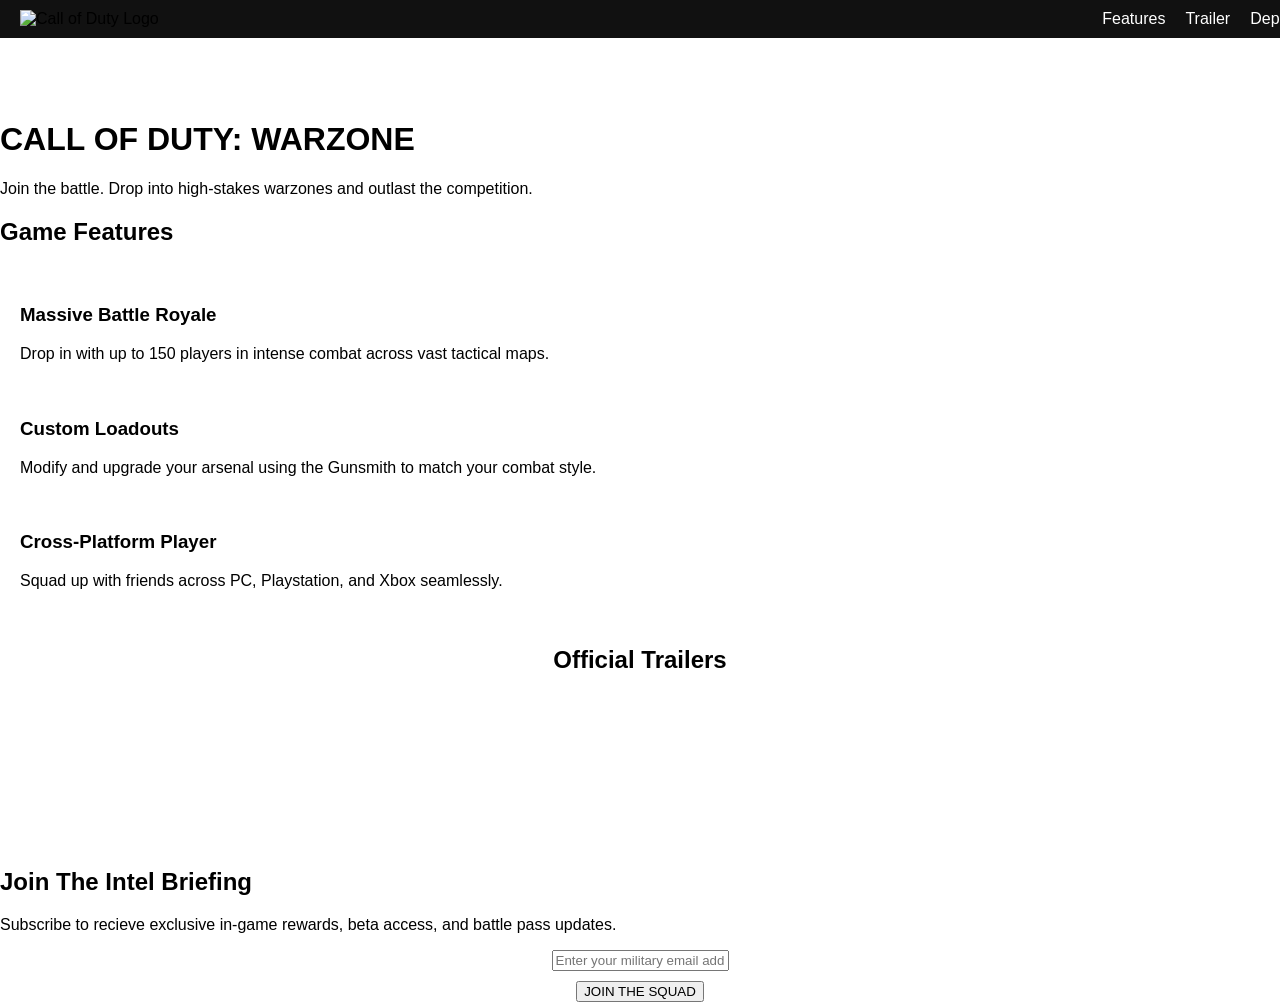
==== cod-landing-page/index.html @ 0409c767 "Initial commit: Add freeCodeCamp certification projects and README" ====
<!DOCTYPE html>
<html lang="en">
<head>
  <meta charset="UTF-8" />
  <meta name="viewport" content="width=device-width, initial-scale=1.0">
  <title>Call Of Duty: Warzone</title>
  <link rel="stylesheet" href="styles.css" />
</head>
<body>
  
<header id="header">
  <img id="header-img" src="https://upload.wikimedia.org/wikimedia/commons/2/20/Call_of_Duty_logo.svg" alt="Call of Duty Logo" />
  <nav id="nav-bar">
    <a class="nav-link" href="#features">Features</a>
    <a class="nav-link" href="#how-it-works">Trailer</a>
    <a class="nav-link" href="#pricing">Deploy</a>
  </nav>
</header>

<main>
  <div class="hero">
    <h1>CALL OF DUTY: WARZONE</h1>
    <p>Join the battle. Drop into high-stakes warzones and outlast the competition.</p>
  </div>

<section id="features">
  <h2>Game Features</h2>
  <div class="features-grid">
  <div class="feature-card">
    <h3>Massive Battle Royale</h3>
    <p>Drop in with up to 150 players in intense combat across vast tactical maps.</p>
  </div>
  <div class="feature-card">
    <h3>Custom Loadouts</h3>
    <p>Modify and upgrade your arsenal using the Gunsmith to match your combat style.</p>
  </div>
  <div class="feature-card">
    <h3>Cross-Platform Player</h3>
    <p>Squad up with friends across PC, Playstation, and Xbox seamlessly.</p>
  </div>
</div>
</section>

<section id="how-it-works">
  <h2>Official Trailers</h2>
  <div class="video-container">
    <iframe id="video" src="https://www.youtube-nocookie.com/embed//0E44VMtfX3Q" title="Call of Duty Trailer" allowfullscreen></iframe>
  </div>    
</section>

<section id="pricing">
  <h2>Join The Intel Briefing</h2>
  <p>Subscribe to recieve exclusive in-game rewards, beta access, and battle pass updates.</p>

<form id="form" action="https://Www.freecodecamp.com/email-submit">
 <input 
  id="email"
  placeholder="Enter your military email address"
  type="email"
  name="email"
  required />
      <input id="submit" type="submit" value="JOIN THE SQUAD" />
    </form>
  </section>
</main>

</body>
</html>
---- cod-landing-page/styles.css ----
#header {
  position: fixed;
  top: 0;
  left: 0;
  width: 100%;
  z-index: 1000;
  display: flex;
  justify-content: space-between;
  align-items: center;
  background-color: #111;
  padding: 10px 20px;
}

#header-img {
  max-width: 150px;
  height: auto;
}

#nav-bar {
  display: flex;
  gap: 20px;
}

.nav-link {
  color: #fff;
  text-decoration: none;
}

body {
  margin: 0;
  padding-top: 100px;
  font-family: Arial, sans-serif;
}

.features-grid {
  display: flex;
  flex-direction: column;
  gap: 20px;
  padding: 20px;
}

#how-it-works {
  display: flex;
  flex-direction: column;
  align-items: center;
  text-align: center;
}

#video {
  max-width: 100%;
  border: none;
}

#form {
  display: flex;
  flex-direction: column;
  align-items: center;
  gap: 10px;
}



@media (max-width: 768px) {
#header {
  flex-direction: column;
  text-align: center;
}

#nav-bar {
  flex-direction: column;
  gap: 10px;
}
}
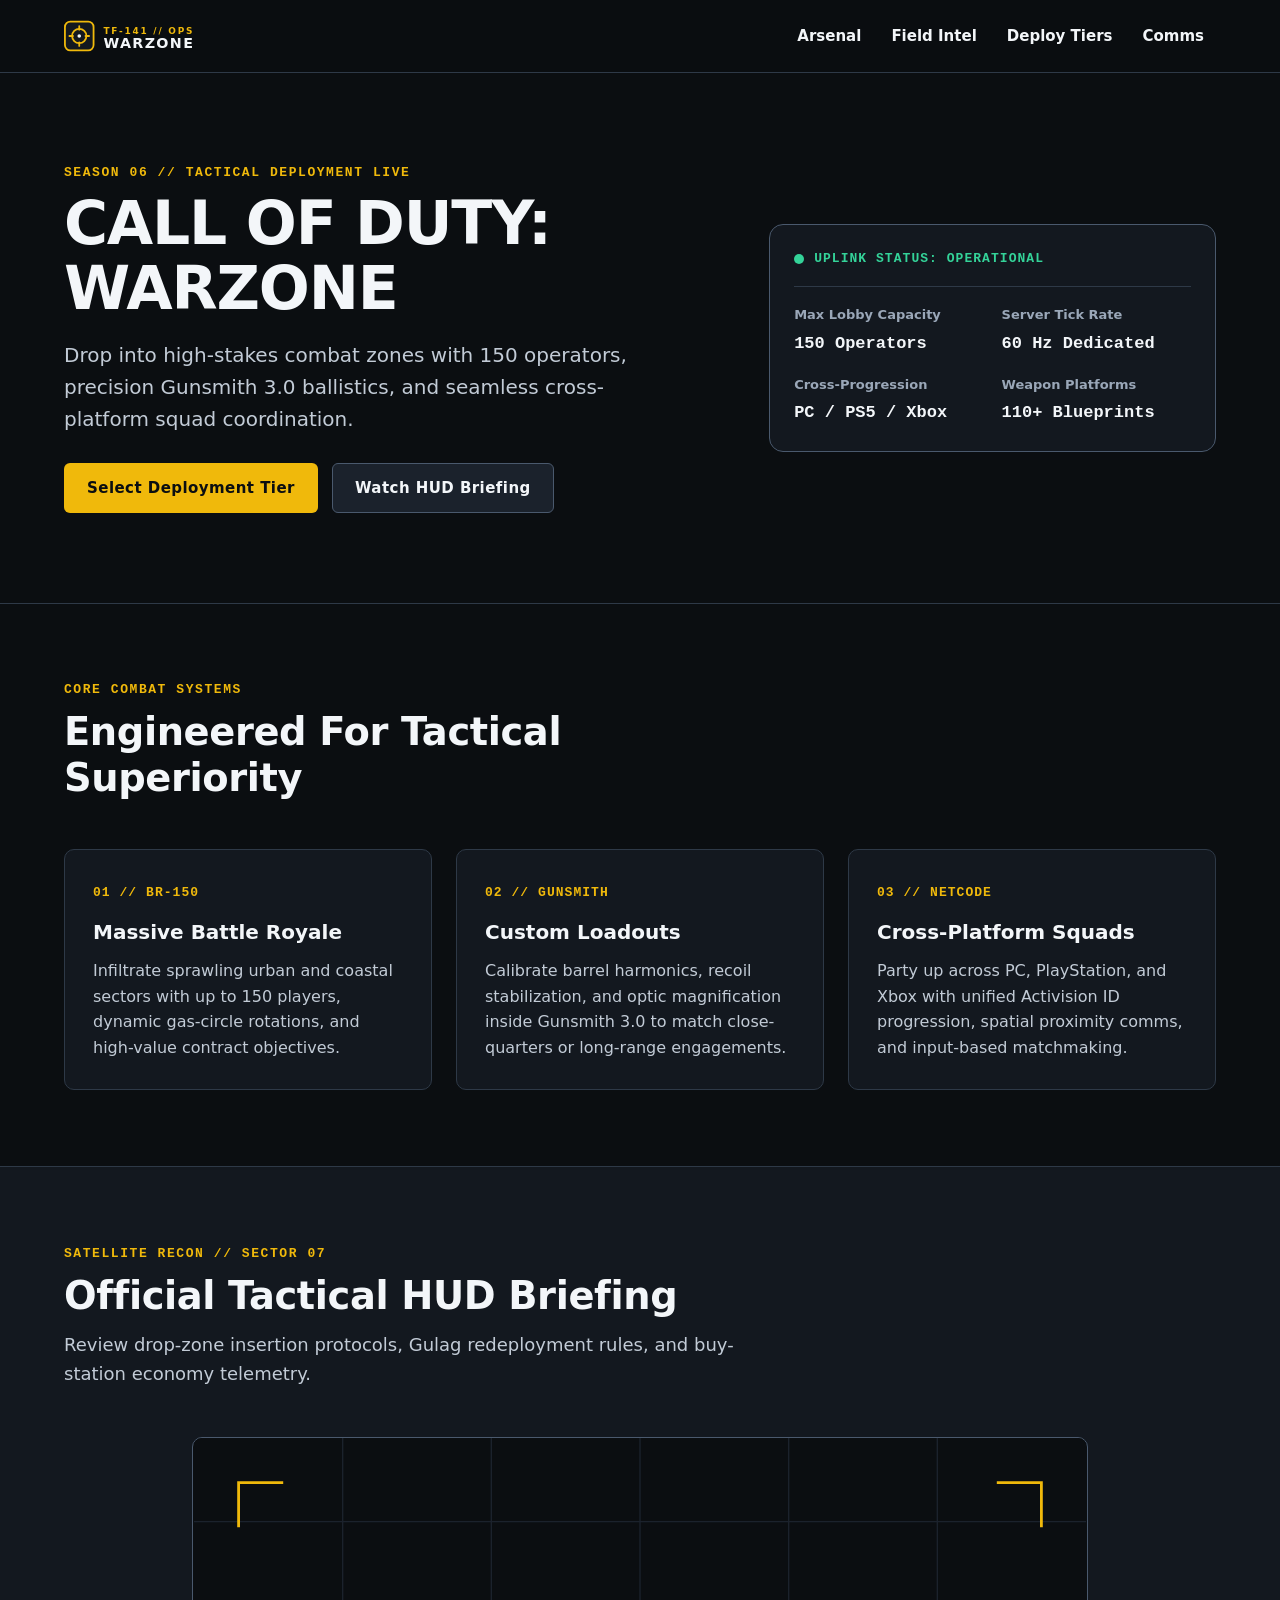
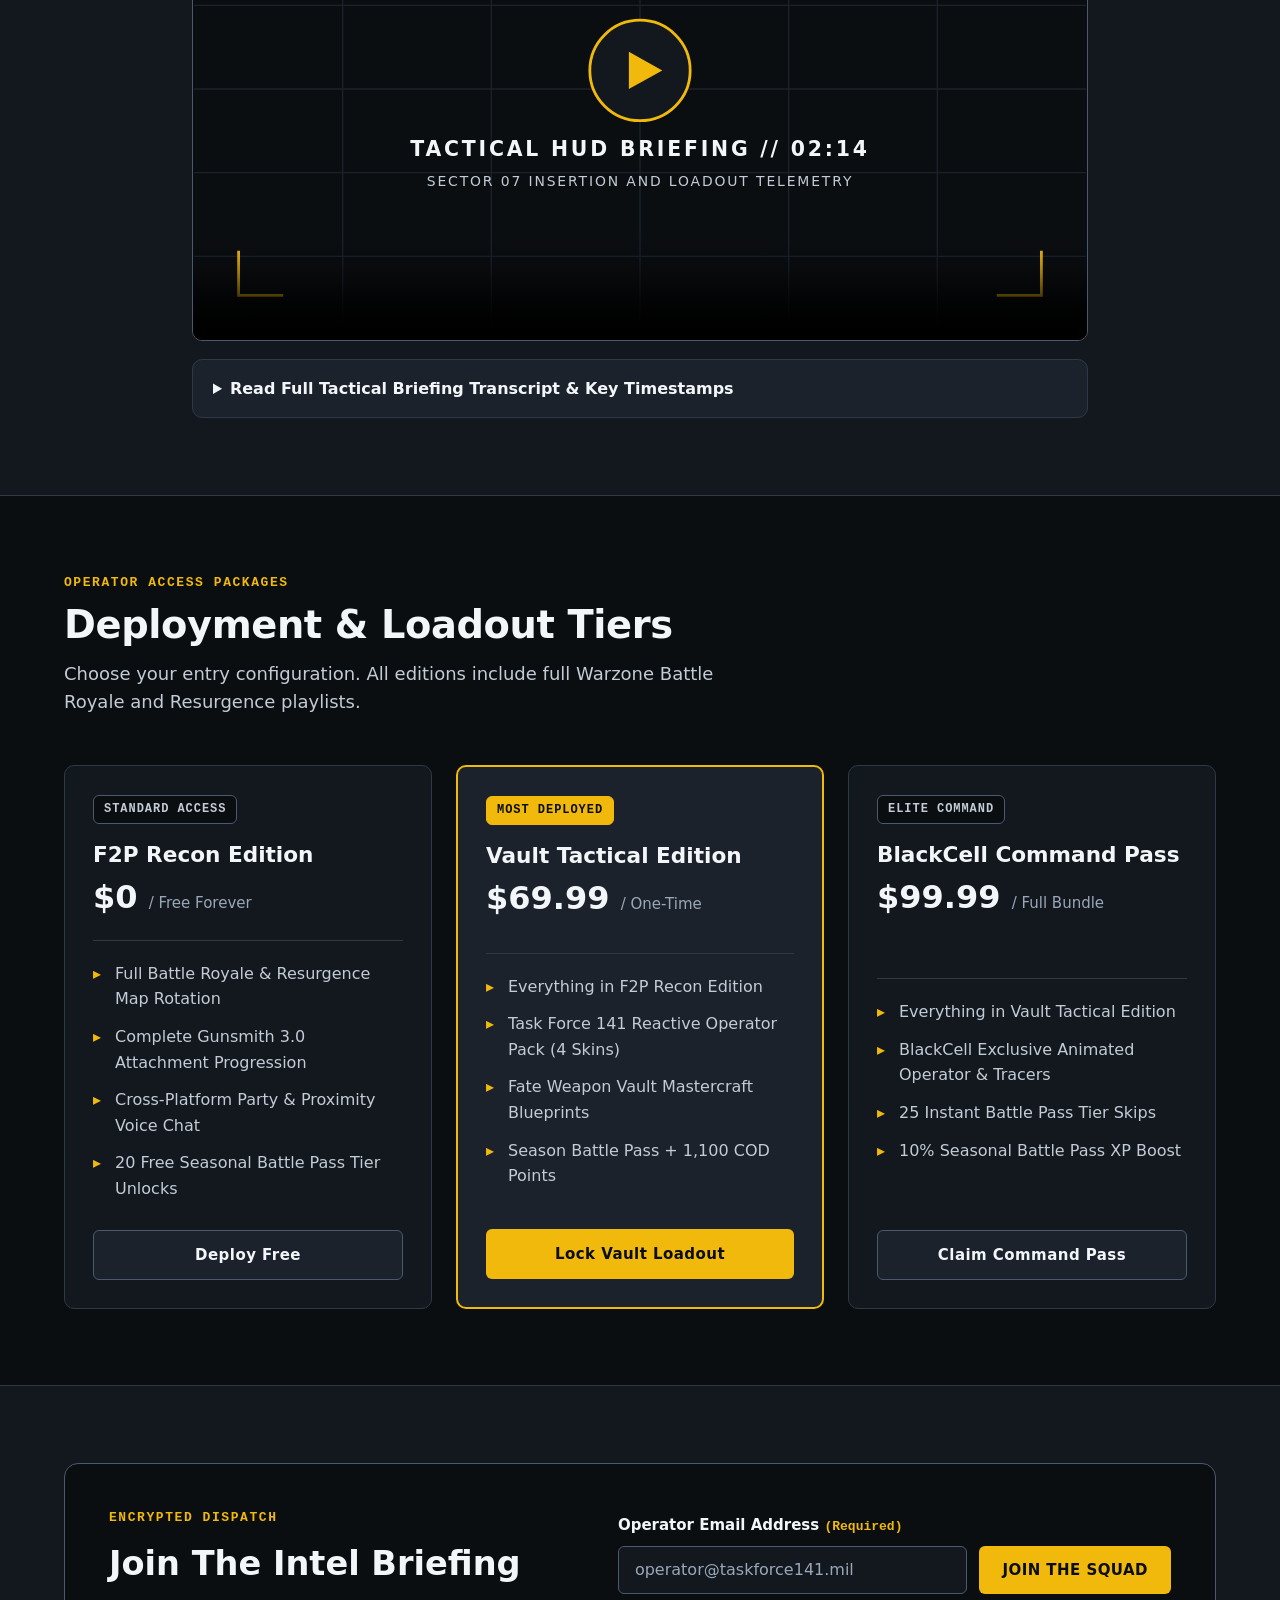
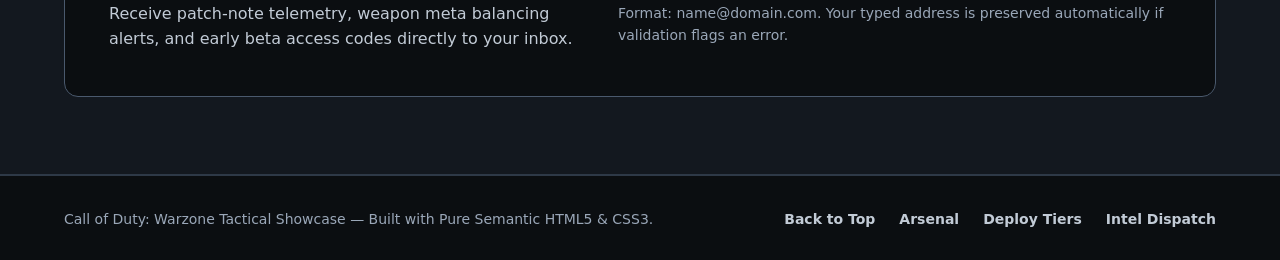
==== commit b9495064: "feat(cod-landing-page): zero-JS semantic overhaul, Narrator audit, and 100/100 LHCI" ====
--- a/cod-landing-page/index.html
+++ b/cod-landing-page/index.html
@@ -2,67 +2,295 @@
 <html lang="en">
 <head>
   <meta charset="UTF-8" />
-  <meta name="viewport" content="width=device-width, initial-scale=1.0">
-  <title>Call Of Duty: Warzone</title>
+  <meta name="viewport" content="width=device-width, initial-scale=1.0" />
+  <title>Call of Duty: Warzone — Tactical Operations &amp; Loadout Hub</title>
+  <meta
+    name="description"
+    content="Deploy into Call of Duty: Warzone. Explore 150-player battle royale mechanics, Gunsmith 3.0 loadouts, operator deployment tiers, and live tactical intel."
+  />
+  <meta property="og:type" content="website" />
+  <meta property="og:title" content="Call of Duty: Warzone — Tactical Operations &amp; Loadout Hub" />
+  <meta
+    property="og:description"
+    content="Zero-JavaScript, high-contrast tactical product showcase featuring Gunsmith 3.0 specs, deployment editions, and accessible intel dispatch."
+  />
+  <meta
+    property="og:image"
+    content="https://free-code-camp-projects.vercel.app/cod-landing-page/og-preview.png"
+  />
+  <link
+    rel="icon"
+    type="image/svg+xml"
+    href="data:image/svg+xml,%3Csvg%20xmlns='http://www.w3.org/2000/svg'%20viewBox='0%200%2032%2032'%3E%3Crect%20width='32'%20height='32'%20rx='6'%20fill='%230b0e11'/%3E%3Ccircle%20cx='16'%20cy='16'%20r='10'%20fill='none'%20stroke='%23f0b90b'%20stroke-width='2.5'/%3E%3Cpath%20d='M16%203v5M16%2024v5M3%2016h5M24%2016h5'%20stroke='%23f0b90b'%20stroke-width='2.5'%20stroke-linecap='round'/%3E%3Ccircle%20cx='16'%20cy='16'%20r='2.5'%20fill='%23f3f6f9'/%3E%3C/svg%3E"
+  />
   <link rel="stylesheet" href="styles.css" />
 </head>
 <body>
-  
-<header id="header">
-  <img id="header-img" src="https://upload.wikimedia.org/wikimedia/commons/2/20/Call_of_Duty_logo.svg" alt="Call of Duty Logo" />
-  <nav id="nav-bar">
-    <a class="nav-link" href="#features">Features</a>
-    <a class="nav-link" href="#how-it-works">Trailer</a>
-    <a class="nav-link" href="#pricing">Deploy</a>
-  </nav>
-</header>
-
-<main>
-  <div class="hero">
-    <h1>CALL OF DUTY: WARZONE</h1>
-    <p>Join the battle. Drop into high-stakes warzones and outlast the competition.</p>
-  </div>
-
-<section id="features">
-  <h2>Game Features</h2>
-  <div class="features-grid">
-  <div class="feature-card">
-    <h3>Massive Battle Royale</h3>
-    <p>Drop in with up to 150 players in intense combat across vast tactical maps.</p>
-  </div>
-  <div class="feature-card">
-    <h3>Custom Loadouts</h3>
-    <p>Modify and upgrade your arsenal using the Gunsmith to match your combat style.</p>
-  </div>
-  <div class="feature-card">
-    <h3>Cross-Platform Player</h3>
-    <p>Squad up with friends across PC, Playstation, and Xbox seamlessly.</p>
-  </div>
-</div>
-</section>
-
-<section id="how-it-works">
-  <h2>Official Trailers</h2>
-  <div class="video-container">
-    <iframe id="video" src="https://www.youtube-nocookie.com/embed//0E44VMtfX3Q" title="Call of Duty Trailer" allowfullscreen></iframe>
-  </div>    
-</section>
-
-<section id="pricing">
-  <h2>Join The Intel Briefing</h2>
-  <p>Subscribe to recieve exclusive in-game rewards, beta access, and battle pass updates.</p>
-
-<form id="form" action="https://Www.freecodecamp.com/email-submit">
- <input 
-  id="email"
-  placeholder="Enter your military email address"
-  type="email"
-  name="email"
-  required />
-      <input id="submit" type="submit" value="JOIN THE SQUAD" />
-    </form>
-  </section>
-</main>
-
+  <a class="skip-link" href="#main-content">Skip to main content</a>
+
+  <header id="header" class="site-header">
+    <div class="header-inner">
+      <a class="brand-link" href="#top" aria-label="Call of Duty: Warzone Home">
+        <img
+          id="header-img"
+          src="data:image/svg+xml,%3Csvg%20xmlns='http://www.w3.org/2000/svg'%20viewBox='0%200%20210%2040'%20width='210'%20height='40'%3E%3Crect%20x='1'%20y='4'%20width='32'%20height='32'%20rx='6'%20fill='%2313181f'%20stroke='%23f0b90b'%20stroke-width='2'/%3E%3Ccircle%20cx='17'%20cy='20'%20r='8'%20fill='none'%20stroke='%23f0b90b'%20stroke-width='2'/%3E%3Cpath%20d='M17%209v4M17%2027v4M6%2020h4M24%2020h4'%20stroke='%23f0b90b'%20stroke-width='2'%20stroke-linecap='round'/%3E%3Ccircle%20cx='17'%20cy='20'%20r='2'%20fill='%23f3f6f9'/%3E%3Ctext%20x='44'%20y='18'%20fill='%23f0b90b'%20font-family='system-ui,sans-serif'%20font-size='10'%20font-weight='700'%20letter-spacing='2'%3ETF-141%20//%20OPS%3C/text%3E%3Ctext%20x='44'%20y='33'%20fill='%23f3f6f9'%20font-family='system-ui,sans-serif'%20font-size='16'%20font-weight='800'%20letter-spacing='1.5'%3EWARZONE%3C/text%3E%3C/svg%3E"
+          alt="Task Force 141 Warzone Tactical Emblem"
+          width="210"
+          height="40"
+        />
+      </a>
+
+      <nav id="nav-bar" class="nav-bar" aria-label="Primary Navigation">
+        <a class="nav-link" href="#features">Arsenal</a>
+        <a class="nav-link" href="#how-it-works">Field Intel</a>
+        <a class="nav-link" href="#pricing">Deploy Tiers</a>
+        <a class="nav-link" href="#intel-briefing">Comms</a>
+      </nav>
+    </div>
+  </header>
+
+  <main id="main-content">
+    <section id="top" class="hero" aria-labelledby="hero-title">
+      <div class="container hero-grid">
+        <div class="hero-copy">
+          <p class="eyebrow">SEASON 06 // TACTICAL DEPLOYMENT LIVE</p>
+          <h1 id="hero-title">CALL OF DUTY: WARZONE</h1>
+          <p class="hero-lead">
+            Drop into high-stakes combat zones with 150 operators, precision Gunsmith 3.0 ballistics,
+            and seamless cross-platform squad coordination.
+          </p>
+          <div class="hero-actions">
+            <a class="btn btn-primary" href="#pricing">Select Deployment Tier</a>
+            <a class="btn btn-secondary" href="#how-it-works">Watch HUD Briefing</a>
+          </div>
+        </div>
+
+        <aside class="telemetry-panel" aria-label="Live Server &amp; Combat Telemetry">
+          <div class="telemetry-header">
+            <span class="status-dot" aria-hidden="true"></span>
+            <span class="telemetry-label">UPLINK STATUS: OPERATIONAL</span>
+          </div>
+          <dl class="telemetry-stats">
+            <div class="stat-item">
+              <dt>Max Lobby Capacity</dt>
+              <dd>150 Operators</dd>
+            </div>
+            <div class="stat-item">
+              <dt>Server Tick Rate</dt>
+              <dd>60 Hz Dedicated</dd>
+            </div>
+            <div class="stat-item">
+              <dt>Cross-Progression</dt>
+              <dd>PC / PS5 / Xbox</dd>
+            </div>
+            <div class="stat-item">
+              <dt>Weapon Platforms</dt>
+              <dd>110+ Blueprints</dd>
+            </div>
+          </dl>
+        </aside>
+      </div>
+    </section>
+
+    <section id="features" class="section" aria-labelledby="features-title">
+      <div class="container">
+        <div class="section-header">
+          <p class="eyebrow">CORE COMBAT SYSTEMS</p>
+          <h2 id="features-title">Engineered For Tactical Superiority</h2>
+        </div>
+
+        <div class="features-grid">
+          <article class="feature-card">
+            <span class="card-index" aria-hidden="true">01 // BR-150</span>
+            <h3>Massive Battle Royale</h3>
+            <p>
+              Infiltrate sprawling urban and coastal sectors with up to 150 players, dynamic gas-circle
+              rotations, and high-value contract objectives.
+            </p>
+          </article>
+
+          <article class="feature-card">
+            <span class="card-index" aria-hidden="true">02 // GUNSMITH</span>
+            <h3>Custom Loadouts</h3>
+            <p>
+              Calibrate barrel harmonics, recoil stabilization, and optic magnification inside Gunsmith 3.0
+              to match close-quarters or long-range engagements.
+            </p>
+          </article>
+
+          <article class="feature-card">
+            <span class="card-index" aria-hidden="true">03 // NETCODE</span>
+            <h3>Cross-Platform Squads</h3>
+            <p>
+              Party up across PC, PlayStation, and Xbox with unified Activision ID progression, spatial
+              proximity comms, and input-based matchmaking.
+            </p>
+          </article>
+        </div>
+      </div>
+    </section>
+
+    <section id="how-it-works" class="section section-alt" aria-labelledby="briefing-title">
+      <div class="container">
+        <div class="section-header">
+          <p class="eyebrow">SATELLITE RECON // SECTOR 07</p>
+          <h2 id="briefing-title">Official Tactical HUD Briefing</h2>
+          <p class="section-sub">
+            Review drop-zone insertion protocols, Gulag redeployment rules, and buy-station economy telemetry.
+          </p>
+        </div>
+
+        <div class="video-shell">
+          <video
+            id="video"
+            controls
+            preload="none"
+            width="960"
+            height="540"
+            src="[data-uri]"
+            poster="data:image/svg+xml,%3Csvg%20xmlns='http://www.w3.org/2000/svg'%20viewBox='0%200%20960%20540'%20width='960'%20height='540'%3E%3Crect%20width='960'%20height='540'%20fill='%230b0e11'/%3E%3Cpath%20d='M0%2090h960M0%20180h960M0%20270h960M0%20360h960M0%20450h960M160%200v540M320%200v540M480%200v540M640%200v540M800%200v540'%20stroke='%231b222c'%20stroke-width='1.5'/%3E%3Cpath%20d='M48%2096V48h48M912%2096V48h-48M48%20444v48h48M912%20444v48h-48'%20fill='none'%20stroke='%23f0b90b'%20stroke-width='3'/%3E%3Ccircle%20cx='480'%20cy='250'%20r='54'%20fill='%2313181f'%20stroke='%23f0b90b'%20stroke-width='3'/%3E%3Cpolygon%20points='468,230%20504,250%20468,270'%20fill='%23f0b90b'/%3E%3Ctext%20x='480'%20y='342'%20text-anchor='middle'%20fill='%23f3f6f9'%20font-family='system-ui,sans-serif'%20font-size='22'%20font-weight='700'%20letter-spacing='3'%3ETACTICAL%20HUD%20BRIEFING%20//%2002:14%3C/text%3E%3Ctext%20x='480'%20y='374'%20text-anchor='middle'%20fill='%23c2cbd6'%20font-family='system-ui,sans-serif'%20font-size='15'%20letter-spacing='2'%3ESECTOR%2007%20INSERTION%20AND%20LOADOUT%20TELEMETRY%3C/text%3E%3C/svg%3E"
+            aria-label="Call of Duty: Warzone Tactical Operations HUD Briefing"
+          >
+            Your browser does not support embedded HTML5 video. Read the full tactical briefing transcript below.
+          </video>
+
+          <details class="briefing-transcript">
+            <summary>Read Full Tactical Briefing Transcript &amp; Key Timestamps</summary>
+            <div class="transcript-body">
+              <p>
+                <strong>[00:00 — Insertion Phase]:</strong> Squads deploy from C-130 transport aircraft across
+                12 named sectors. Ping high-tier supply caches early to secure armor plates and primary weapons.
+              </p>
+              <p>
+                <strong>[00:52 — Buy Station Economy]:</strong> Pool squad cash to call in custom Loadout Drop
+                markers, UAV sweeps, and squadmate redeployments before circle collapse accelerates.
+              </p>
+              <p>
+                <strong>[01:40 — Gulag &amp; Final Circle]:</strong> Eliminated operators enter a 1v1 Gulag duel
+                for immediate redeployment. In Phase 6, secure high-ground cover and manage gas-mask durability.
+              </p>
+            </div>
+          </details>
+        </div>
+      </div>
+    </section>
+
+    <section id="pricing" class="section" aria-labelledby="pricing-title">
+      <div class="container">
+        <div class="section-header">
+          <p class="eyebrow">OPERATOR ACCESS PACKAGES</p>
+          <h2 id="pricing-title">Deployment &amp; Loadout Tiers</h2>
+          <p class="section-sub">
+            Choose your entry configuration. All editions include full Warzone Battle Royale and Resurgence playlists.
+          </p>
+        </div>
+
+        <div class="pricing-grid">
+          <article class="tier-card">
+            <div class="tier-top">
+              <span class="tier-badge">STANDARD ACCESS</span>
+              <h3>F2P Recon Edition</h3>
+              <p class="tier-price">$0 <span class="price-note">/ Free Forever</span></p>
+            </div>
+            <ul class="tier-features">
+              <li>Full Battle Royale &amp; Resurgence Map Rotation</li>
+              <li>Complete Gunsmith 3.0 Attachment Progression</li>
+              <li>Cross-Platform Party &amp; Proximity Voice Chat</li>
+              <li>20 Free Seasonal Battle Pass Tier Unlocks</li>
+            </ul>
+            <a class="btn btn-secondary btn-full" href="#intel-briefing">Deploy Free</a>
+          </article>
+
+          <article class="tier-card tier-featured">
+            <div class="tier-top">
+              <span class="tier-badge badge-gold">MOST DEPLOYED</span>
+              <h3>Vault Tactical Edition</h3>
+              <p class="tier-price">$69.99 <span class="price-note">/ One-Time</span></p>
+            </div>
+            <ul class="tier-features">
+              <li>Everything in F2P Recon Edition</li>
+              <li>Task Force 141 Reactive Operator Pack (4 Skins)</li>
+              <li>Fate Weapon Vault Mastercraft Blueprints</li>
+              <li>Season Battle Pass + 1,100 COD Points</li>
+            </ul>
+            <a class="btn btn-primary btn-full" href="#intel-briefing">Lock Vault Loadout</a>
+          </article>
+
+          <article class="tier-card">
+            <div class="tier-top">
+              <span class="tier-badge">ELITE COMMAND</span>
+              <h3>BlackCell Command Pass</h3>
+              <p class="tier-price">$99.99 <span class="price-note">/ Full Bundle</span></p>
+            </div>
+            <ul class="tier-features">
+              <li>Everything in Vault Tactical Edition</li>
+              <li>BlackCell Exclusive Animated Operator &amp; Tracers</li>
+              <li>25 Instant Battle Pass Tier Skips</li>
+              <li>10% Seasonal Battle Pass XP Boost</li>
+            </ul>
+            <a class="btn btn-secondary btn-full" href="#intel-briefing">Claim Command Pass</a>
+          </article>
+        </div>
+      </div>
+    </section>
+
+    <section id="intel-briefing" class="section section-alt" aria-labelledby="intel-title">
+      <div class="container">
+        <div class="intel-box">
+          <div class="intel-copy">
+            <p class="eyebrow">ENCRYPTED DISPATCH</p>
+            <h2 id="intel-title">Join The Intel Briefing</h2>
+            <p>
+              Receive patch-note telemetry, weapon meta balancing alerts, and early beta access codes directly
+              to your inbox.
+            </p>
+          </div>
+
+          <form
+            id="form"
+            class="intel-form"
+            action="https://www.freecodecamp.com/email-submit"
+          >
+            <div class="field-group">
+              <label class="field-label" for="email">
+                Operator Email Address <span class="required-tag">(Required)</span>
+              </label>
+              <div class="form-row">
+                <input
+                  id="email"
+                  class="form-input"
+                  type="email"
+                  name="email"
+                  placeholder="operator@taskforce141.mil"
+                  autocomplete="email"
+                  inputmode="email"
+                  aria-describedby="email-hint"
+                  required
+                />
+                <input id="submit" class="btn btn-primary" type="submit" value="JOIN THE SQUAD" />
+              </div>
+              <p id="email-hint" class="field-hint">
+                Format: name@domain.com. Your typed address is preserved automatically if validation flags an error.
+              </p>
+            </div>
+          </form>
+        </div>
+      </div>
+    </section>
+  </main>
+
+  <footer class="site-footer">
+    <div class="container footer-inner">
+      <p class="footer-copy">
+        Call of Duty: Warzone Tactical Showcase &mdash; Built with Pure Semantic HTML5 &amp; CSS3.
+      </p>
+      <nav class="footer-nav" aria-label="Footer Navigation">
+        <a href="#top">Back to Top</a>
+        <a href="#features">Arsenal</a>
+        <a href="#pricing">Deploy Tiers</a>
+        <a href="#intel-briefing">Intel Dispatch</a>
+      </nav>
+    </div>
+  </footer>
 </body>
 </html>
--- a/cod-landing-page/styles.css
+++ b/cod-landing-page/styles.css
@@ -1,73 +1,636 @@
-#header {
-  position: fixed;
+:root {
+  --bg-canvas: #0b0e11;
+  --bg-surface: #13181f;
+  --bg-elevated: #1b222c;
+  --border-subtle: #2e3947;
+  --border-strong: #4a596d;
+  --text-primary: #f3f6f9;
+  --text-secondary: #c2cbd6;
+  --text-muted: #9aa7b8;
+  --accent-primary: #f0b90b;
+  --accent-hover: #ffd13b;
+  --accent-ink: #0b0e11;
+  --accent-signal: #34d399;
+  --focus-ring: #38bdf8;
+  --error-border: #f87171;
+  --font-sans: system-ui, -apple-system, BlinkMacSystemFont, "Segoe UI", Roboto, sans-serif;
+  --font-mono: ui-monospace, SFMono-Regular, Menlo, Monaco, Consolas, monospace;
+  --radius-sm: 0.375rem;
+  --radius-md: 0.625rem;
+  --radius-lg: 0.875rem;
+  --container-max: 72rem;
+  --header-offset: 5.5rem;
+  --transition-fast: 160ms ease;
+}
+
+*,
+*::before,
+*::after {
+  box-sizing: border-box;
+}
+
+html {
+  scroll-behavior: smooth;
+  background-color: var(--bg-canvas);
+  color: var(--text-primary);
+  font-family: var(--font-sans);
+  line-height: 1.6;
+}
+
+body {
+  margin: 0;
+  background-color: var(--bg-canvas);
+  color: var(--text-primary);
+  overflow-x: hidden;
+}
+
+img,
+video {
+  display: block;
+  max-width: 100%;
+  height: auto;
+}
+
+a {
+  color: inherit;
+}
+
+:focus-visible {
+  outline: 3px solid var(--focus-ring);
+  outline-offset: 3px;
+}
+
+/* Skip Link */
+.skip-link {
+  position: absolute;
+  top: -100%;
+  left: 1rem;
+  z-index: 200;
+  padding: 0.75rem 1rem;
+  border-radius: var(--radius-sm);
+  background-color: var(--accent-primary);
+  color: var(--accent-ink);
+  font-weight: 700;
+  text-decoration: none;
+}
+
+.skip-link:focus {
+  top: 0.75rem;
+}
+
+/* Layout Utilities */
+.container {
+  width: min(100% - 2rem, var(--container-max));
+  margin-inline: auto;
+}
+
+.section {
+  padding-block: clamp(3.25rem, 6vw, 5.5rem);
+  scroll-margin-top: var(--header-offset);
+}
+
+.section-alt {
+  background-color: var(--bg-surface);
+  border-block: 1px solid var(--border-subtle);
+}
+
+.eyebrow {
+  margin: 0 0 0.5rem;
+  color: var(--accent-primary);
+  font-family: var(--font-mono);
+  font-size: 0.8125rem;
+  font-weight: 700;
+  letter-spacing: 0.12em;
+  text-transform: uppercase;
+}
+
+.section-header {
+  max-width: 44rem;
+  margin-bottom: clamp(2rem, 4vw, 3rem);
+}
+
+.section-header h2 {
+  margin: 0;
+  font-size: clamp(1.65rem, 3.2vw, 2.4rem);
+  line-height: 1.2;
+  letter-spacing: -0.01em;
+}
+
+.section-sub {
+  margin: 0.75rem 0 0;
+  color: var(--text-secondary);
+  font-size: clamp(1rem, 1.5vw, 1.125rem);
+}
+
+/* Sticky Top Header & Navigation */
+.site-header {
+  position: sticky;
   top: 0;
+  z-index: 100;
+  width: 100%;
+  background-color: rgba(11, 14, 17, 0.96);
+  border-bottom: 1px solid var(--border-subtle);
+}
+
+.header-inner {
+  width: min(100% - 2rem, var(--container-max));
+  margin-inline: auto;
+  min-height: 4.5rem;
+  padding-block: 0.625rem;
+  display: flex;
+  flex-wrap: wrap;
+  align-items: center;
+  justify-content: space-between;
+  gap: 0.75rem 1.5rem;
+}
+
+.brand-link {
+  display: inline-flex;
+  align-items: center;
+  border-radius: var(--radius-sm);
+}
+
+#header-img {
+  width: 11.75rem;
+  height: auto;
+}
+
+#nav-bar {
+  display: flex;
+  flex-wrap: wrap;
+  align-items: center;
+  gap: 0.375rem;
+}
+
+.nav-link {
+  display: inline-flex;
+  align-items: center;
+  min-height: 2.75rem;
+  padding: 0.5rem 0.75rem;
+  border-radius: var(--radius-sm);
+  color: var(--text-primary);
+  font-size: 0.9375rem;
+  font-weight: 600;
+  text-decoration: none;
+  transition: background-color var(--transition-fast), color var(--transition-fast);
+}
+
+.nav-link:hover {
+  background-color: var(--bg-elevated);
+  color: var(--accent-primary);
+}
+
+/* Hero Section */
+.hero {
+  padding-block: clamp(3rem, 7vw, 5.75rem);
+  border-bottom: 1px solid var(--border-subtle);
+  scroll-margin-top: var(--header-offset);
+}
+
+.hero-grid {
+  display: grid;
+  gap: clamp(2rem, 4vw, 3rem);
+  align-items: center;
+}
+
+.hero-copy h1 {
+  margin: 0;
+  font-size: clamp(2.25rem, 5.5vw, 3.75rem);
+  font-weight: 800;
+  line-height: 1.08;
+  letter-spacing: -0.02em;
+}
+
+.hero-lead {
+  max-width: 38rem;
+  margin: 1.125rem 0 0;
+  color: var(--text-secondary);
+  font-size: clamp(1.05rem, 1.8vw, 1.25rem);
+}
+
+.hero-actions {
+  display: flex;
+  flex-wrap: wrap;
+  gap: 0.875rem;
+  margin-top: 1.75rem;
+}
+
+/* Buttons */
+.btn {
+  display: inline-flex;
+  align-items: center;
+  justify-content: center;
+  min-height: 3rem;
+  padding: 0.75rem 1.375rem;
+  border: 1px solid transparent;
+  border-radius: var(--radius-sm);
+  font-family: var(--font-sans);
+  font-size: 0.9375rem;
+  font-weight: 700;
+  letter-spacing: 0.03em;
+  text-decoration: none;
+  cursor: pointer;
+  transition: background-color var(--transition-fast), border-color var(--transition-fast), transform var(--transition-fast);
+}
+
+.btn-primary {
+  background-color: var(--accent-primary);
+  color: var(--accent-ink);
+}
+
+.btn-primary:hover {
+  background-color: var(--accent-hover);
+}
+
+.btn-secondary {
+  background-color: var(--bg-elevated);
+  border-color: var(--border-strong);
+  color: var(--text-primary);
+}
+
+.btn-secondary:hover {
+  border-color: var(--accent-primary);
+  color: var(--accent-primary);
+}
+
+.btn-full {
+  width: 100%;
+}
+
+/* Telemetry Panel */
+.telemetry-panel {
+  padding: 1.5rem;
+  background-color: var(--bg-surface);
+  border: 1px solid var(--border-strong);
+  border-radius: var(--radius-lg);
+}
+
+.telemetry-header {
+  display: flex;
+  align-items: center;
+  gap: 0.625rem;
+  padding-bottom: 1rem;
+  border-bottom: 1px solid var(--border-subtle);
+}
+
+.status-dot {
+  width: 0.625rem;
+  height: 0.625rem;
+  border-radius: 50%;
+  background-color: var(--accent-signal);
+}
+
+.telemetry-label {
+  color: var(--accent-signal);
+  font-family: var(--font-mono);
+  font-size: 0.8125rem;
+  font-weight: 700;
+  letter-spacing: 0.08em;
+}
+
+.telemetry-stats {
+  display: grid;
+  grid-template-columns: repeat(2, minmax(0, 1fr));
+  gap: 1.125rem;
+  margin: 1.125rem 0 0;
+}
+
+.stat-item dt {
+  color: var(--text-muted);
+  font-size: 0.8125rem;
+  font-weight: 600;
+}
+
+.stat-item dd {
+  margin: 0.25rem 0 0;
+  color: var(--text-primary);
+  font-family: var(--font-mono);
+  font-size: 1.0625rem;
+  font-weight: 700;
+}
+
+/* Features Grid */
+.features-grid {
+  display: grid;
+  gap: 1.5rem;
+}
+
+.feature-card {
+  padding: 1.75rem;
+  background-color: var(--bg-surface);
+  border: 1px solid var(--border-subtle);
+  border-radius: var(--radius-md);
+  transition: border-color var(--transition-fast);
+}
+
+.feature-card:hover {
+  border-color: var(--border-strong);
+}
+
+.card-index {
+  display: inline-block;
+  margin-bottom: 0.75rem;
+  color: var(--accent-primary);
+  font-family: var(--font-mono);
+  font-size: 0.8125rem;
+  font-weight: 700;
+  letter-spacing: 0.08em;
+}
+
+.feature-card h3 {
+  margin: 0 0 0.625rem;
+  font-size: 1.25rem;
+}
+
+.feature-card p {
+  margin: 0;
+  color: var(--text-secondary);
+}
+
+/* Video & Native Disclosure */
+.video-shell {
+  max-width: 56rem;
+  margin-inline: auto;
+}
+
+#video {
+  width: 100%;
+  aspect-ratio: 16 / 9;
+  background-color: var(--bg-canvas);
+  border: 1px solid var(--border-strong);
+  border-radius: var(--radius-md);
+}
+
+.briefing-transcript {
+  margin-top: 1.125rem;
+  background-color: var(--bg-elevated);
+  border: 1px solid var(--border-subtle);
+  border-radius: var(--radius-md);
+}
+
+.briefing-transcript summary {
+  padding: 1rem 1.25rem;
+  color: var(--text-primary);
+  font-weight: 700;
+  cursor: pointer;
+}
+
+.briefing-transcript summary:hover {
+  color: var(--accent-primary);
+}
+
+.transcript-body {
+  padding: 0 1.25rem 1.25rem;
+  border-top: 1px solid var(--border-subtle);
+  color: var(--text-secondary);
+}
+
+.transcript-body p {
+  margin: 0.875rem 0 0;
+}
+
+.transcript-body strong {
+  color: var(--text-primary);
+}
+
+/* Pricing / Loadout Tiers */
+.pricing-grid {
+  display: grid;
+  gap: 1.5rem;
+  align-items: stretch;
+}
+
+.tier-card {
+  display: flex;
+  flex-direction: column;
+  justify-content: space-between;
+  padding: 1.75rem;
+  background-color: var(--bg-surface);
+  border: 1px solid var(--border-subtle);
+  border-radius: var(--radius-md);
+}
+
+.tier-featured {
+  background-color: var(--bg-elevated);
+  border: 2px solid var(--accent-primary);
+}
+
+.tier-badge {
+  display: inline-block;
+  padding: 0.25rem 0.625rem;
+  border-radius: var(--radius-sm);
+  background-color: var(--bg-canvas);
+  border: 1px solid var(--border-strong);
+  color: var(--text-secondary);
+  font-family: var(--font-mono);
+  font-size: 0.75rem;
+  font-weight: 700;
+  letter-spacing: 0.08em;
+}
+
+.badge-gold {
+  background-color: var(--accent-primary);
+  border-color: var(--accent-primary);
+  color: var(--accent-ink);
+}
+
+.tier-card h3 {
+  margin: 0.875rem 0 0.375rem;
+  font-size: 1.35rem;
+}
+
+.tier-price {
+  margin: 0;
+  font-size: 2rem;
+  font-weight: 800;
+  line-height: 1.15;
+}
+
+.price-note {
+  color: var(--text-muted);
+  font-size: 0.9375rem;
+  font-weight: 500;
+}
+
+.tier-features {
+  display: flex;
+  flex-direction: column;
+  gap: 0.75rem;
+  margin: 1.5rem 0 1.75rem;
+  padding: 1.25rem 0 0;
+  border-top: 1px solid var(--border-subtle);
+  list-style: none;
+  color: var(--text-secondary);
+}
+
+.tier-features li {
+  position: relative;
+  padding-left: 1.375rem;
+}
+
+.tier-features li::before {
+  content: "▸";
+  position: absolute;
   left: 0;
+  color: var(--accent-primary);
+  font-weight: 700;
+}
+
+/* Intel Signup Form */
+.intel-box {
+  display: grid;
+  gap: 1.75rem;
+  padding: clamp(1.5rem, 4vw, 2.75rem);
+  background-color: var(--bg-canvas);
+  border: 1px solid var(--border-strong);
+  border-radius: var(--radius-lg);
+}
+
+.intel-copy h2 {
+  margin: 0 0 0.625rem;
+  font-size: clamp(1.5rem, 3vw, 2.1rem);
+}
+
+.intel-copy p:last-child {
+  margin: 0;
+  color: var(--text-secondary);
+}
+
+.field-group {
+  display: flex;
+  flex-direction: column;
+  gap: 0.5rem;
+}
+
+.field-label {
+  color: var(--text-primary);
+  font-size: 0.9375rem;
+  font-weight: 700;
+}
+
+.required-tag {
+  color: var(--accent-primary);
+  font-family: var(--font-mono);
+  font-size: 0.8125rem;
+}
+
+.form-row {
+  display: flex;
+  flex-direction: column;
+  gap: 0.75rem;
+}
+
+.form-input {
   width: 100%;
-  z-index: 1000;
-  display: flex;
-  justify-content: space-between;
-  align-items: center;
-  background-color: #111;
-  padding: 10px 20px;
-}
-
-#header-img {
-  max-width: 150px;
-  height: auto;
-}
-
-#nav-bar {
-  display: flex;
-  gap: 20px;
-}
-
-.nav-link {
-  color: #fff;
+  min-height: 3rem;
+  padding: 0.75rem 1rem;
+  background-color: var(--bg-surface);
+  border: 1.5px solid var(--border-strong);
+  border-radius: var(--radius-sm);
+  color: var(--text-primary);
+  font-family: var(--font-sans);
+  font-size: 1rem;
+}
+
+.form-input::placeholder {
+  color: var(--text-muted);
+}
+
+.form-input:user-invalid {
+  border-color: var(--error-border);
+}
+
+.field-hint {
+  margin: 0;
+  color: var(--text-muted);
+  font-size: 0.875rem;
+}
+
+/* Footer */
+.site-footer {
+  padding-block: 2rem;
+  background-color: var(--bg-canvas);
+  border-top: 1px solid var(--border-subtle);
+}
+
+.footer-inner {
+  display: flex;
+  flex-direction: column;
+  gap: 1rem;
+}
+
+.footer-copy {
+  margin: 0;
+  color: var(--text-muted);
+  font-size: 0.875rem;
+}
+
+.footer-nav {
+  display: flex;
+  flex-wrap: wrap;
+  gap: 1rem 1.5rem;
+}
+
+.footer-nav a {
+  color: var(--text-secondary);
+  font-size: 0.875rem;
+  font-weight: 600;
   text-decoration: none;
 }
 
-body {
-  margin: 0;
-  padding-top: 100px;
-  font-family: Arial, sans-serif;
-}
-
-.features-grid {
-  display: flex;
-  flex-direction: column;
-  gap: 20px;
-  padding: 20px;
-}
-
-#how-it-works {
-  display: flex;
-  flex-direction: column;
-  align-items: center;
-  text-align: center;
-}
-
-#video {
-  max-width: 100%;
-  border: none;
-}
-
-#form {
-  display: flex;
-  flex-direction: column;
-  align-items: center;
-  gap: 10px;
-}
-
-
-
-@media (max-width: 768px) {
-#header {
-  flex-direction: column;
-  text-align: center;
-}
-
-#nav-bar {
-  flex-direction: column;
-  gap: 10px;
-}
+.footer-nav a:hover {
+  color: var(--accent-primary);
+  text-decoration: underline;
+}
+
+/* Mobile-First Responsive Breakpoints */
+@media (min-width: 48rem) {
+  :root {
+    --header-offset: 4.75rem;
+  }
+
+  .hero-grid {
+    grid-template-columns: 1.25fr 0.85fr;
+  }
+
+  .features-grid,
+  .pricing-grid {
+    grid-template-columns: repeat(3, minmax(0, 1fr));
+  }
+
+  .form-row {
+    flex-direction: row;
+    align-items: stretch;
+  }
+
+  .form-input {
+    flex: 1 1 auto;
+  }
+
+  .footer-inner {
+    flex-direction: row;
+    align-items: center;
+    justify-content: space-between;
+  }
+}
+
+@media (min-width: 64rem) {
+  .intel-box {
+    grid-template-columns: 1fr 1.15fr;
+    align-items: center;
+  }
+}
+
+/* Reduced Motion Preference */
+@media (prefers-reduced-motion: reduce) {
+  html {
+    scroll-behavior: auto;
+  }
+
+  *,
+  *::before,
+  *::after {
+    transition-duration: 0.01ms !important;
+    animation-duration: 0.01ms !important;
+  }
 }
